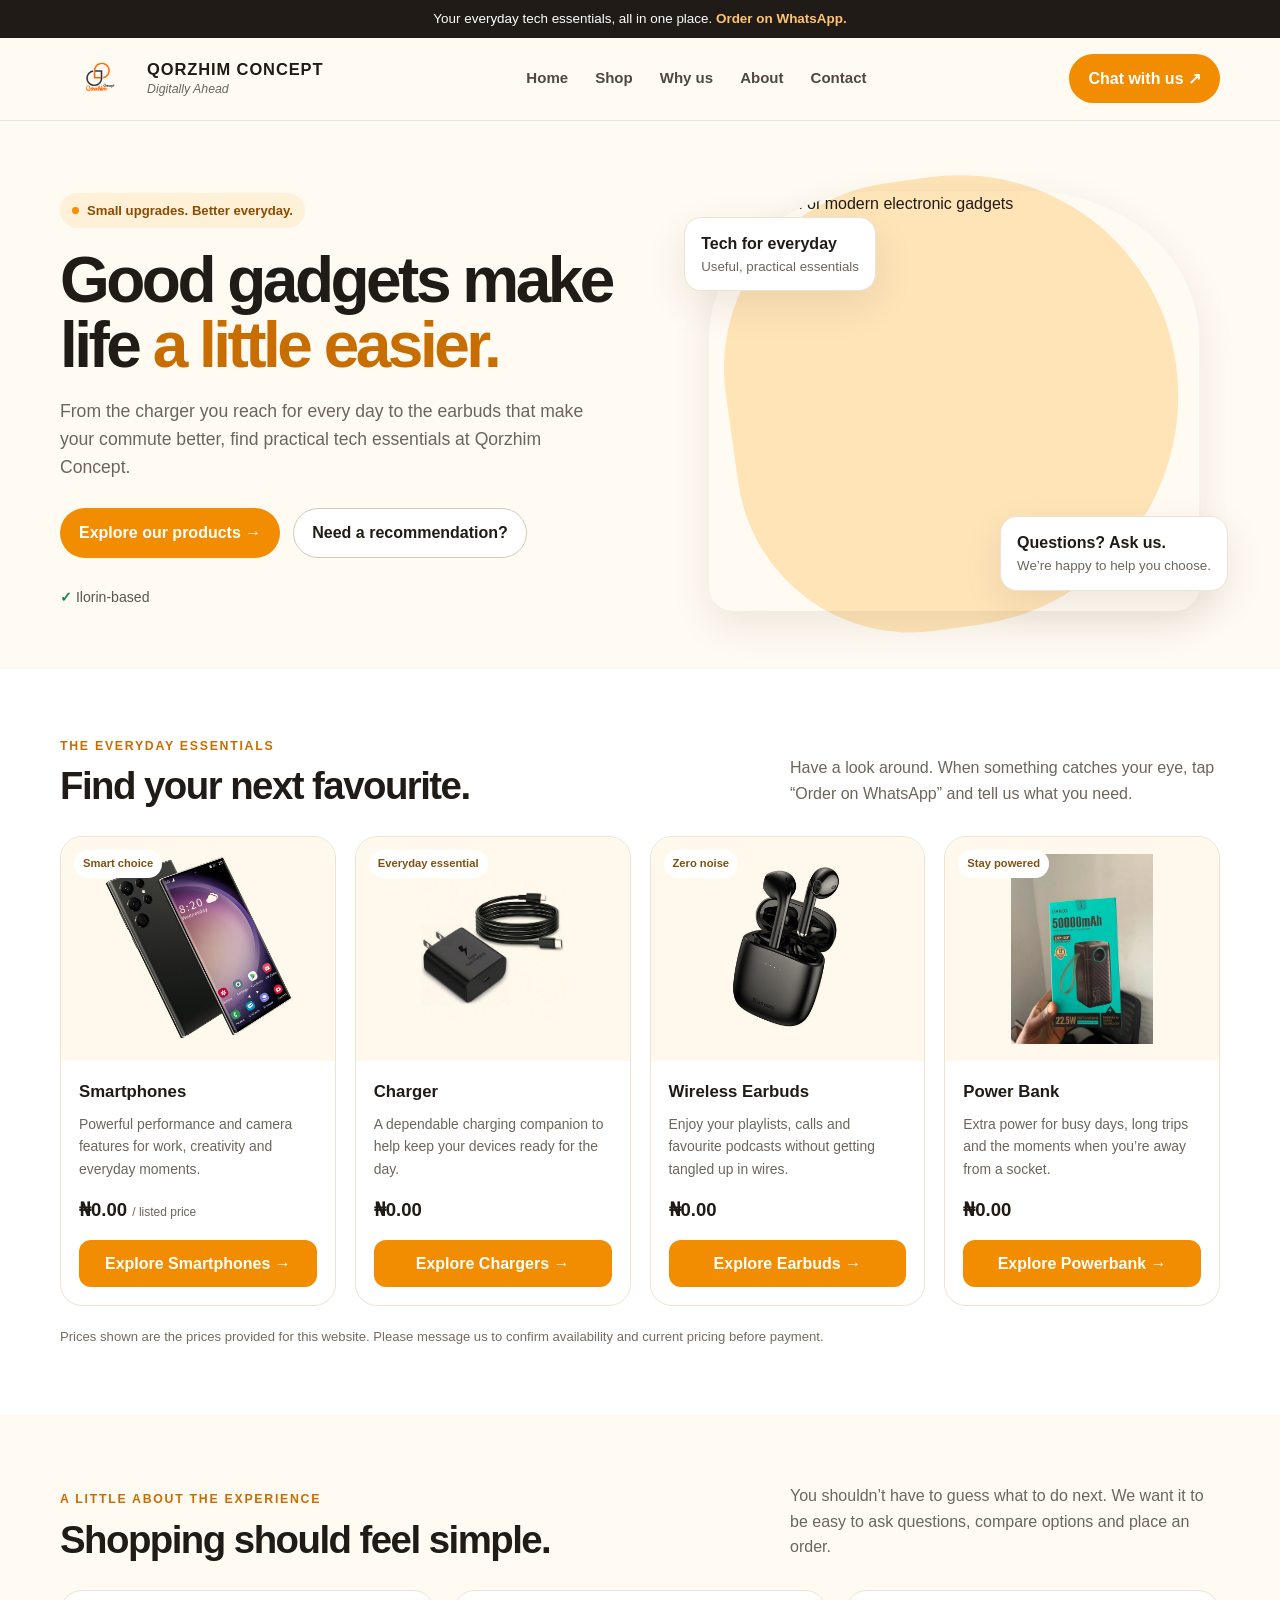
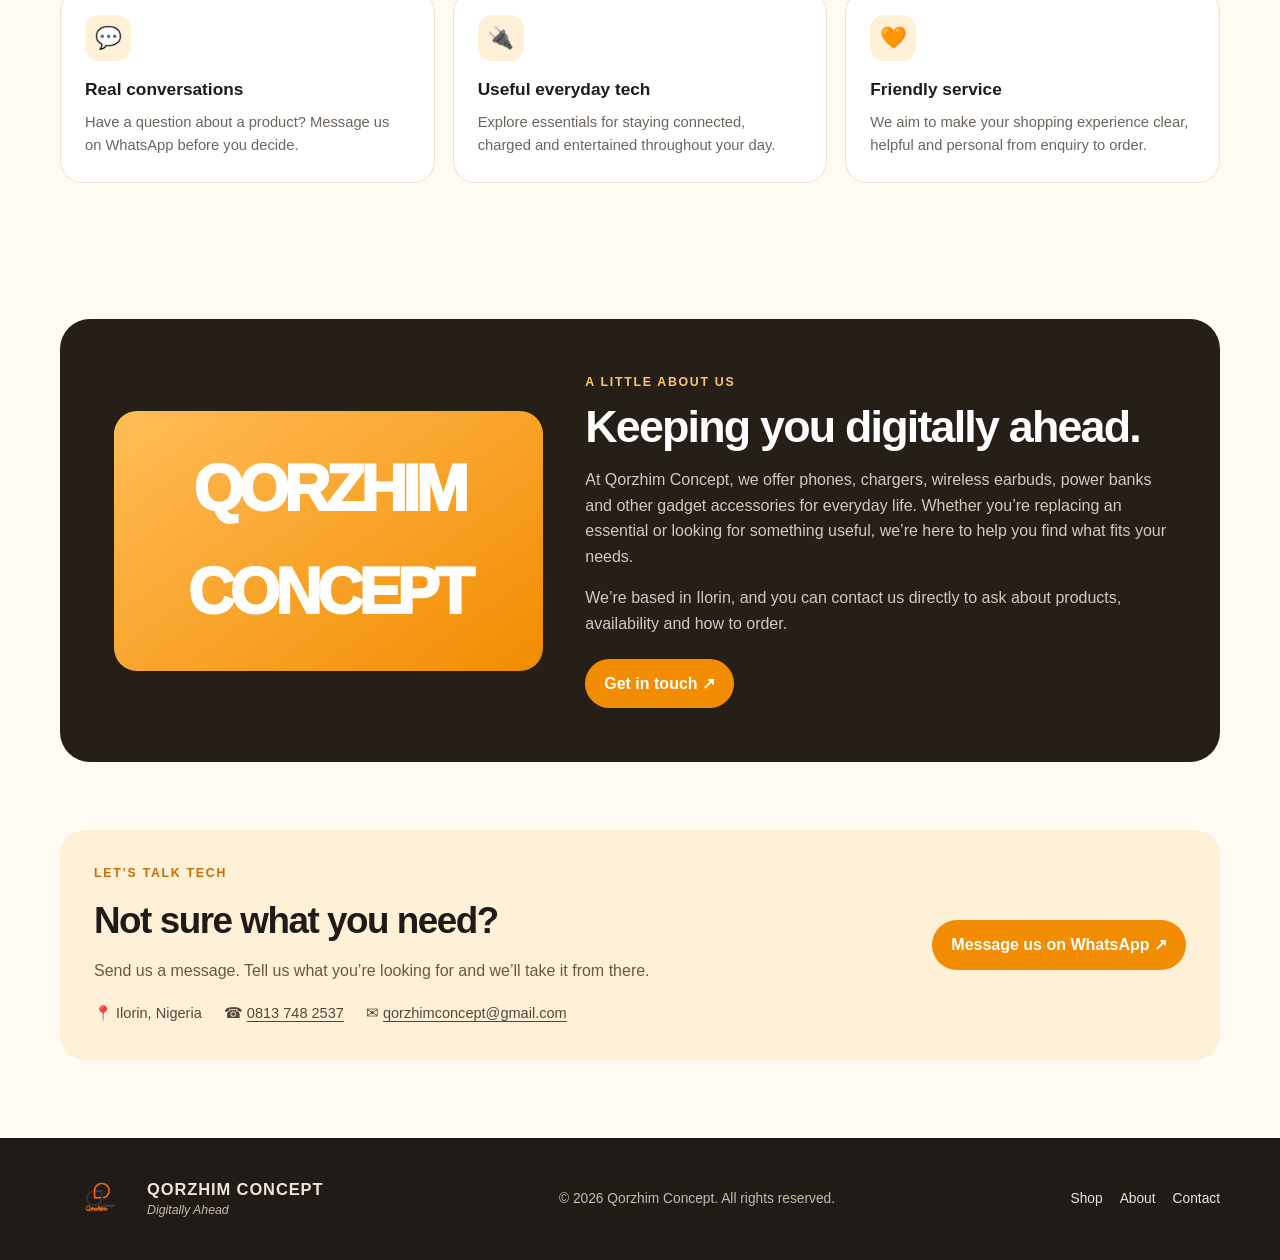
==== index.html @ 403799f5 "Add files via upload" ====
<!doctype html>
<html lang="en">
<head>
  <meta charset="utf-8">
  <meta name="viewport" content="width=device-width, initial-scale=1">
  <meta name="theme-color" content="#f28c00">
  <meta name="description" content="Shop phones and everyday tech essentials at Qorzhim Concept. Discover chargers, wireless earbuds, power banks and more. Order conveniently on WhatsApp.">
  <title>Qorzhim Concept | Digitally Ahead</title>
  <link rel="stylesheet" href="style.css">
  
</head>

<body>
  <div class="announcement">
    Your everyday tech essentials, all in one place.
    <strong>Order on WhatsApp.</strong>
  </div>

  <header class="site-header">
    <div class="container nav-wrap">
      <a class="brand" href="#home" aria-label="Qorzhim Concept home">
        <img class="brand-logo" src="Qorzhim.png" alt="Qorzhim Concept logo">
        <span class="brand-copy">
          <span class="brand-name">QORZHIM CONCEPT</span>
          <span class="brand-tag">Digitally Ahead</span>
        </span>
      </a>

      <button class="menu-toggle" id="menuToggle" aria-expanded="false" aria-controls="navLinks" aria-label="Open navigation">
        ☰ Menu
      </button>

      <nav class="nav-links" id="navLinks" aria-label="Main navigation">
        <a href="#home">Home</a>
        <a href="#products">Shop</a>
        <a href="#why-us">Why us</a>
        <a href="#about">About</a>
        <a href="#contact">Contact</a>
      </nav>

      <a class="nav-cta" href="https://wa.me/2348137482537?text=Hello%20Qorzhim%20Concept%2C%20I%27d%20like%20to%20make%20an%20enquiry." target="_blank" rel="noopener">
        Chat with us ↗
      </a>
    </div>
  </header>

  <main>
    <!-- Hero section -->
    <section class="hero" id="home">
      <div class="container hero-grid">
        <div>
          <div class="eyebrow">
            <span class="eyebrow-dot"></span>
            Small upgrades. Better everyday.
          </div>

          <h1>Good gadgets make life <span>a little easier.</span></h1>

          <p class="hero-copy">
            From the charger you reach for every day to the earbuds that make your commute better, find practical tech essentials at Qorzhim Concept.
          </p>

          <div class="hero-actions">
            <a class="button" href="#products">Explore our products →</a>
            <a class="button-secondary" href="https://wa.me/2348137482537?text=Hello%20Qorzhim%20Concept%2C%20please%20help%20me%20choose%20a%20product." target="_blank" rel="noopener">
              Need a recommendation?
            </a>
          </div>

          <div class="trust-line">
            <span><b class="check">✓</b> Ilorin-based</span>
          </div>
        </div>

        <div class="hero-visual" aria-label="A selection of everyday technology accessories">
          <div class="hero-blob"></div>
          <img class="hero-image" src="https://images.unsplash.com/photo-1498049794561-7780e7231661?auto=format&fit=crop&w=1000&q=85" alt="A selection of modern electronic gadgets" fetchpriority="high">
          <div class="float-card float-top">
            <strong>Tech for everyday</strong>
            <small>Useful, practical essentials</small>
          </div>
          <div class="float-card float-bottom">
            <strong>Questions? Ask us.</strong>
            <small>We’re happy to help you choose.</small>
          </div>
        </div>
      </div>
    </section>

    <!-- Products section -->
    <section class="section products-section" id="products">
      <div class="container">
        <div class="section-heading">
          <div>
            <div class="section-kicker">The everyday essentials</div>
            <h2>Find your next favourite.</h2>
          </div>
          <p>Have a look around. When something catches your eye, tap “Order on WhatsApp” and tell us what you need.</p>
        </div>

        <div class="product-grid">
          <article class="product-card">
            <div class="product-photo">
              <span class="product-badge">Smart choice</span>
              <img src="samsung.jpg" alt="Smartphone" loading="lazy">
            </div>
            <div class="product-info">
              <h3>Smartphones</h3>
              <p>Powerful performance and camera features for work, creativity and everyday moments.</p>
              <div class="price">₦0.00 <span class="price-note">/ listed price</span></div>
                <a href="smartphone.html" class="category-button">Explore Smartphones →</a>
            </div>
          </article>

          <article class="product-card">
            <div class="product-photo">
              <span class="product-badge">Everyday essential</span>
              <img src="Charger.jpg" alt="Phone charger and cable" loading="lazy">
            </div>
            <div class="product-info">
              <h3>Charger</h3>
              <p>A dependable charging companion to help keep your devices ready for the day.</p>
              <div class="price">₦0.00</div>
              <a href="chargers.html" class="category-button">Explore Chargers →</a>
            </div>
          </article>

          <article class="product-card">
            <div class="product-photo">
              <span class="product-badge">Zero noise</span>
              <img src="Earbuds.jpg" alt="Wireless earbuds" loading="lazy">
            </div>
            <div class="product-info">
              <h3>Wireless Earbuds</h3>
              <p>Enjoy your playlists, calls and favourite podcasts without getting tangled up in wires.</p>
              <div class="price">₦0.00</div>
              <a href="earbuds.html" class="category-button">Explore Earbuds →</a>
            </div>
          </article>

          <article class="product-card">
            <div class="product-photo">
              <span class="product-badge">Stay powered</span>
              <img src="Powerbank.jpg" alt="Portable power bank" loading="lazy">
            </div>
            <div class="product-info">
              <h3>Power Bank</h3>
              <p>Extra power for busy days, long trips and the moments when you’re away from a socket.</p>
              <div class="price">₦0.00</div>
              <a href="powerbank.html" class="category-button">Explore Powerbank →</a>
            </div>
          </article>
        </div>

        <p style="margin:20px 0 0;color:#756b60;font-size:.82rem">
          Prices shown are the prices provided for this website. Please message us to confirm availability and current pricing before payment.
        </p>
      </div>
    </section>

    <!-- Why choose us -->
    <section class="section" id="why-us">
      <div class="container">
        <div class="section-heading">
          <div>
            <div class="section-kicker">A little about the experience</div>
            <h2>Shopping should feel simple.</h2>
          </div>
          <p>You shouldn’t have to guess what to do next. We want it to be easy to ask questions, compare options and place an order.</p>
        </div>

        <div class="benefits">
          <article class="benefit">
            <div class="benefit-icon" aria-hidden="true">💬</div>
            <h3>Real conversations</h3>
            <p>Have a question about a product? Message us on WhatsApp before you decide.</p>
          </article>

          <article class="benefit">
            <div class="benefit-icon" aria-hidden="true">🔌</div>
            <h3>Useful everyday tech</h3>
            <p>Explore essentials for staying connected, charged and entertained throughout your day.</p>
          </article>

          <article class="benefit">
            <div class="benefit-icon" aria-hidden="true">🧡</div>
            <h3>Friendly service</h3>
            <p>We aim to make your shopping experience clear, helpful and personal from enquiry to order.</p>
          </article>
        </div>
      </div>
    </section>

    <!-- About section -->
    <section class="section" id="about">
      <div class="container">
        <div class="about-panel">
          <div class="about-art" aria-label="Qorzhim Concept brand lettering">
            QORZHIM<br>CONCEPT
          </div>

          <div>
            <div class="section-kicker">A little about us</div>
            <h2>Keeping you digitally ahead.</h2>
            <p>At Qorzhim Concept, we offer phones, chargers, wireless earbuds, power banks and other gadget accessories for everyday life. Whether you’re replacing an essential or looking for something useful, we’re here to help you find what fits your needs.</p>
            <p>We’re based in Ilorin, and you can contact us directly to ask about products, availability and how to order.</p>
            <a class="button" href="#contact">Get in touch ↗</a>
          </div>
        </div>
      </div>
    </section>

    <!-- Contact section -->
    <section class="contact-section" id="contact">
      <div class="container">
        <div class="contact-box">
          <div>
            <div class="section-kicker">Let’s talk tech</div>
            <h2>Not sure what you need?</h2>
            <p>Send us a message. Tell us what you’re looking for and we’ll take it from there.</p>

            <div class="contact-details">
              <span>📍 Ilorin, Nigeria</span>
              <span>☎ <a href="tel:+2348137482537">0813 748 2537</a></span>
              <span>✉ <a href="mailto:qorzhimconcept@gmail.com">qorzhimconcept@gmail.com</a></span>
            </div>
          </div>

          <a class="button" href="https://wa.me/2348137482537?text=Hello%20Qorzhim%20Concept%2C%20I%20have%20a%20question%20about%20your%20products." target="_blank" rel="noopener">
            Message us on WhatsApp ↗
          </a>
        </div>
      </div>
    </section>
  </main>

  <!-- Footer -->
  <footer class="site-footer">
    <div class="container footer-inner">
      <a class="brand" href="#home">
        <img class="brand-logo" src="Qorzhim.png" alt="Qorzhim Concept logo">
        <span class="brand-copy">
          <span class="brand-name">QORZHIM CONCEPT</span>
          <span class="brand-tag" style="color:#c8bbab">Digitally Ahead</span>
        </span>
      </a>

      <p>© <span id="year">2026</span> Qorzhim Concept. All rights reserved.</p>

      <div class="footer-links">
        <a href="#products">Shop</a>
        <a href="#about">About</a>
        <a href="#contact">Contact</a>
      </div>
    </div>
  </footer>

  <div class="toast" id="toast" role="status" aria-live="polite">Opening WhatsApp…</div>

  <script>
    // Update this number if your business WhatsApp number changes.
    const WHATSAPP_NUMBER = "2348137482537";

    const menuToggle = document.getElementById("menuToggle");
    const navLinks = document.getElementById("navLinks");
    const toast = document.getElementById("toast");
    let toastTimer;

    // Automatically update the copyright year.
    document.getElementById("year").textContent = new Date().getFullYear();

    // Open and close the mobile navigation menu.
    menuToggle.addEventListener("click", () => {
      const isOpen = navLinks.classList.toggle("open");

      menuToggle.setAttribute("aria-expanded", String(isOpen));
      menuToggle.setAttribute(
        "aria-label",
        isOpen ? "Close navigation" : "Open navigation"
      );

      menuToggle.textContent = isOpen ? "✕ Close" : "☰ Menu";
    });

    // Close the mobile menu after clicking a navigation link.
    navLinks.querySelectorAll("a").forEach(link => {
      link.addEventListener("click", () => {
        navLinks.classList.remove("open");
        menuToggle.setAttribute("aria-expanded", "false");
        menuToggle.setAttribute("aria-label", "Open navigation");
        menuToggle.textContent = "☰ Menu";
      });
    });

    // Create a WhatsApp message for the selected product.
    document.querySelectorAll(".buy-button").forEach(button => {
      button.addEventListener("click", () => {
        const product = button.dataset.product;

        const message =
          `Hello Qorzhim Concept, I'm interested in ordering the ${product}. Please confirm availability and the current price. Thank you.`;

        const url =
          `https://wa.me/${WHATSAPP_NUMBER}?text=${encodeURIComponent(message)}`;

        toast.classList.add("show");
        toast.textContent = `Opening WhatsApp to enquire about ${product}…`;

        clearTimeout(toastTimer);

        toastTimer = setTimeout(() => {
          toast.classList.remove("show");
        }, 2200);

        window.open(url, "_blank", "noopener,noreferrer");
      });
    });
  </script>
</body>
</html>
---- style.css ----
:root {
      --orange: #f28c00;
      --orange-dark: #c86e00;
      --ink: #201b16;
      --muted: #6d655c;
      --cream: #fffaf2;
      --white: #ffffff;
      --line: #eee3d3;
      --green: #16834a;
      --shadow: 0 14px 40px rgba(54, 35, 12, .09);
      --radius: 22px;
    }

    * {
      box-sizing: border-box;
    }

    html {
      scroll-behavior: smooth;
      scroll-padding-top: 90px;
    }

    body {
      margin: 0;
      color: var(--ink);
      background: var(--cream);
      font-family: Inter, Arial, sans-serif;
      line-height: 1.6;
    }

    img {
      display: block;
      max-width: 100%;
    }

    a {
      color: inherit;
      text-decoration: none;
    }

    button {
      font: inherit;
      cursor: pointer;
    }

    .container {
      width: min(1160px, calc(100% - 40px));
      margin-inline: auto;
    }

    .announcement {
      background: var(--ink);
      color: white;
      text-align: center;
      padding: 8px 14px;
      font-size: .84rem;
    }

    .announcement strong {
      color: #ffc46f;
    }

    /* Header and navigation */

    .site-header {
      position: sticky;
      top: 0;
      z-index: 20;
      background: rgba(255, 250, 242, .96);
      border-bottom: 1px solid var(--line);
    }

    .nav-wrap {
      min-height: 82px;
      display: flex;
      align-items: center;
      justify-content: space-between;
      gap: 24px;
    }

    .brand {
      display: inline-flex;
      align-items: center;
      gap: 11px;
      min-width: 0;
    }

    .brand-logo {
      display: block;
      width: 76px;
      height: 66px;
      object-fit: contain;
      flex-shrink: 0;
    }

    .brand-copy {
      line-height: 1.12;
    }

    .brand-name {
      display: block;
      font-weight: 900;
      font-size: 1.03rem;
      letter-spacing: .055em;
    }

    .brand-tag {
      display: block;
      margin-top: 5px;
      color: var(--muted);
      font-size: .77rem;
      font-style: italic;
    }

    .nav-links {
      display: flex;
      align-items: center;
      gap: 27px;
    }

    .nav-links a {
      color: #51483f;
      font-size: .94rem;
      font-weight: 650;
      transition: color .2s;
    }

    .nav-links a:hover {
      color: var(--orange-dark);
    }

    .nav-cta,
    .button {
      display: inline-flex;
      justify-content: center;
      align-items: center;
      gap: 9px;
      border: 0;
      border-radius: 999px;
      padding: 12px 19px;
      background: var(--orange);
      color: white;
      font-weight: 800;
      transition: transform .2s, background .2s;
    }

    .nav-cta:hover,
    .button:hover {
      background: var(--orange-dark);
      transform: translateY(-2px);
    }

    .menu-toggle {
      display: none;
      border: 1px solid var(--line);
      background: white;
      border-radius: 12px;
      padding: 9px 12px;
    }

    /* Hero section */

    .hero {
      padding: 70px 0 58px;
      overflow: hidden;
    }

    .hero-grid {
      display: grid;
      grid-template-columns: 1.04fr .96fr;
      gap: 52px;
      align-items: center;
    }

    .eyebrow {
      display: inline-flex;
      align-items: center;
      gap: 8px;
      background: #fff0d8;
      color: #8a4c00;
      padding: 7px 12px;
      border-radius: 999px;
      font-size: .82rem;
      font-weight: 800;
    }

    .eyebrow-dot {
      width: 7px;
      height: 7px;
      border-radius: 50%;
      background: var(--orange);
    }

    h1, h2, h3, p {
      margin-top: 0;
    }

    .hero h1 {
      max-width: 640px;
      margin: 20px 0 18px;
      font-size: clamp(2.7rem, 5vw, 4.7rem);
      line-height: 1.02;
      letter-spacing: -.055em;
    }

    .hero h1 span {
      color: var(--orange-dark);
    }

    .hero-copy {
      max-width: 550px;
      color: var(--muted);
      font-size: 1.1rem;
    }

    .hero-actions {
      display: flex;
      flex-wrap: wrap;
      align-items: center;
      gap: 13px;
      margin-top: 27px;
    }

    .button-secondary {
      display: inline-flex;
      align-items: center;
      justify-content: center;
      padding: 11px 18px;
      border: 1px solid #d8c9b5;
      border-radius: 999px;
      font-weight: 800;
      background: white;
    }

    .button-secondary:hover {
      border-color: var(--orange);
    }

    .trust-line {
      display: flex;
      flex-wrap: wrap;
      gap: 17px;
      margin-top: 28px;
      color: #5e554b;
      font-size: .88rem;
    }

    .check {
      color: var(--green);
      font-weight: 900;
    }

    .hero-visual {
      position: relative;
      min-height: 420px;
      display: grid;
      place-items: center;
    }

    .hero-blob {
      position: absolute;
      width: min(100%, 450px);
      aspect-ratio: 1;
      background: #ffe4b8;
      border-radius: 46% 54% 57% 43%;
      transform: rotate(-8deg);
    }

    .hero-image {
      position: relative;
      z-index: 1;
      width: 100%;
      max-width: 490px;
      height: 420px;
      object-fit: cover;
      border-radius: 35% 35% 24px 24px;
      box-shadow: var(--shadow);
    }

    .float-card {
      position: absolute;
      z-index: 2;
      background: white;
      border: 1px solid var(--line);
      box-shadow: var(--shadow);
      border-radius: 17px;
      padding: 13px 16px;
    }

    .float-card strong,
    .float-card small {
      display: block;
    }

    .float-card small {
      color: var(--muted);
    }

    .float-top {
      top: 26px;
      left: -4px;
    }

    .float-bottom {
      bottom: 20px;
      right: -8px;
    }

    /* General sections */

    .section {
      padding: 68px 0;
    }

    .section-heading {
      display: flex;
      justify-content: space-between;
      align-items: end;
      gap: 24px;
      margin-bottom: 28px;
    }

    .section-kicker {
      color: var(--orange-dark);
      text-transform: uppercase;
      font-size: .77rem;
      font-weight: 900;
      letter-spacing: .14em;
      margin-bottom: 8px;
    }

    .section-heading h2 {
      margin-bottom: 0;
      font-size: clamp(1.9rem, 3vw, 2.7rem);
      line-height: 1.15;
      letter-spacing: -.04em;
    }

    .section-heading p {
      max-width: 430px;
      color: var(--muted);
      margin-bottom: 2px;
    }

    /* Products */

    .products-section {
      background: white;
    }

    .product-grid {
      display: grid;
      grid-template-columns: repeat(4, minmax(0, 1fr));
      gap: 19px;
    }

    .product-card {
      display: flex;
      flex-direction: column;
      min-width: 0;
      border: 1px solid var(--line);
      background: white;
      border-radius: var(--radius);
      overflow: hidden;
      transition: transform .22s, box-shadow .22s;
    }

    .product-card:hover {
      transform: translateY(-5px);
      box-shadow: var(--shadow);
    }

    .product-photo {
      position: relative;
      display: grid;
      place-items: center;
      min-height: 220px;
      padding: 17px;
      background: #fff8ec;
      overflow: hidden;
    }

    .product-photo img {
      width: 100%;
      height: 190px;
      object-fit: contain;
      mix-blend-mode: multiply;
    }

    .product-badge {
      position: absolute;
      top: 13px;
      left: 13px;
      z-index: 1;
      padding: 5px 9px;
      background: white;
      color: #81500f;
      border-radius: 999px;
      font-size: .7rem;
      font-weight: 850;
    }

    .product-info {
      display: flex;
      flex-direction: column;
      flex: 1;
      padding: 18px;
    }

    .product-info h3 {
      margin-bottom: 7px;
      font-size: 1.05rem;
    }

    .product-info p {
      color: var(--muted);
      font-size: .87rem;
      margin-bottom: 15px;
      flex: 1;
    }

    .price {
      font-size: 1.16rem;
      font-weight: 900;
      margin-bottom: 15px;
    }

    .price-note {
      color: var(--muted);
      font-size: .75rem;
      font-weight: 500;
    }
    .category-button {
      display: block;
      width: 100%;
      padding: 11px 13px;
      background: var(--orange);
      color: white;
      text-align: center;
      text-decoration: none;
      border-radius: 12px;
      font-weight: 850;
      transition: background .2s;
    }

    .category-button:hover {
      background: var(--orange-dark);
    }

    .buy-button {
      width: 100%;
      padding: 11px 13px;
      border: 1px solid var(--orange);
      background: var(--orange);
      color: white;
      border-radius: 12px;
      font-weight: 850;
      cursor: pointer;
      transition: background .2s, color .2s;
    }

    .buy-button:hover {
      background: white;
      color: var(--orange-dark);
    }

    /* Benefits */

    .benefits {
      display: grid;
      grid-template-columns: repeat(3, minmax(0, 1fr));
      gap: 18px;
    }

    .benefit {
      padding: 24px;
      background: white;
      border: 1px solid var(--line);
      border-radius: var(--radius);
    }

    .benefit-icon {
      display: grid;
      place-items: center;
      width: 46px;
      height: 46px;
      border-radius: 14px;
      background: #fff0d8;
      font-size: 1.35rem;
      margin-bottom: 15px;
    }

    .benefit h3 {
      margin-bottom: 7px;
      font-size: 1.08rem;
    }

    .benefit p {
      margin-bottom: 0;
      color: var(--muted);
      font-size: .92rem;
    }

    /* About */

    .about-panel {
      display: grid;
      grid-template-columns: .85fr 1.15fr;
      gap: 42px;
      align-items: center;
      background: #251f18;
      color: white;
      padding: clamp(27px, 5vw, 54px);
      border-radius: 30px;
    }

    .about-art {
      min-height: 260px;
      display: grid;
      place-items: center;
      border-radius: 23px;
      background: linear-gradient(145deg, #ffbd57, #f28c00);
      color: white;
      font-size: clamp(2.5rem, 5vw, 4rem);
      font-weight: 950;
      letter-spacing: -.07em;
      text-align: center;
      padding: 20px;
    }

    .about-panel .section-kicker {
      color: #ffc46f;
    }

    .about-panel h2 {
      font-size: clamp(1.9rem, 3.5vw, 2.8rem);
      line-height: 1.13;
      letter-spacing: -.04em;
      margin-bottom: 16px;
    }

    .about-panel p {
      color: #d5c9ba;
    }

    .about-panel .button {
      margin-top: 6px;
    }

    /* Contact */

    .contact-section {
      padding: 0 0 78px;
    }

    .contact-box {
      display: flex;
      align-items: center;
      justify-content: space-between;
      gap: 30px;
      padding: 34px;
      border-radius: 25px;
      background: #fff0d8;
    }

    .contact-box h2 {
      margin-bottom: 7px;
      font-size: clamp(1.6rem, 3vw, 2.3rem);
      letter-spacing: -.04em;
    }

    .contact-box p {
      color: #6c5841;
      margin-bottom: 0;
    }

    .contact-details {
      display: flex;
      flex-wrap: wrap;
      gap: 13px 22px;
      margin-top: 19px;
      color: #55483a;
      font-size: .91rem;
    }

    .contact-details a {
      text-decoration: underline;
      text-underline-offset: 3px;
    }

    /* Footer */

    .site-footer {
      background: var(--ink);
      color: #eee4d7;
      padding: 28px 0;
    }

    .footer-inner {
      display: flex;
      justify-content: space-between;
      align-items: center;
      gap: 20px;
    }

    .footer-inner p {
      margin: 0;
      font-size: .86rem;
      color: #c8bbab;
    }

    .footer-links {
      display: flex;
      gap: 17px;
      font-size: .86rem;
    }

    .footer-links a:hover {
      color: #ffc46f;
    }

    .toast {
      position: fixed;
      left: 50%;
      bottom: 22px;
      z-index: 50;
      width: max-content;
      max-width: calc(100% - 30px);
      padding: 12px 17px;
      background: var(--ink);
      color: white;
      border-radius: 13px;
      box-shadow: var(--shadow);
      opacity: 0;
      transform: translate(-50%, 15px);
      pointer-events: none;
      transition: opacity .2s, transform .2s;
      font-size: .9rem;
    }

    .toast.show {
      opacity: 1;
      transform: translate(-50%, 0);
    }

    /* Tablet screens */

    @media (max-width: 1050px) {
      .product-grid {
        grid-template-columns: repeat(2, minmax(0, 1fr));
      }

      .hero-grid {
        gap: 28px;
      }

      .nav-links {
        gap: 15px;
      }

      .nav-cta {
        padding: 10px 13px;
      }
    }

    /* Mobile screens */

    @media (max-width: 760px) {
      .nav-wrap {
        min-height: 72px;
        gap: 10px;
      }

      .brand-logo {
        width: 62px;
        height: 55px;
      }

      .brand-name {
        font-size: .9rem;
      }

      .nav-cta {
        display: none;
      }

      .menu-toggle {
        display: block;
      }

      .nav-links {
        display: none;
        position: absolute;
        top: 71px;
        left: 0;
        right: 0;
        padding: 16px 22px 22px;
        background: var(--cream);
        border-bottom: 1px solid var(--line);
        flex-direction: column;
        align-items: stretch;
        gap: 0;
      }

      .nav-links.open {
        display: flex;
      }

      .nav-links a {
        padding: 12px 0;
      }

      .hero {
        padding: 46px 0 38px;
      }

      .hero-grid {
        grid-template-columns: 1fr;
        gap: 22px;
      }

      .hero h1 {
        font-size: clamp(2.55rem, 11vw, 4rem);
      }

      .hero-visual {
        min-height: 320px;
        margin-inline: 8px;
      }

      .hero-image {
        height: 320px;
        max-width: 420px;
      }

      .float-top {
        left: -3px;
        top: 12px;
      }

      .float-bottom {
        right: -3px;
        bottom: 10px;
      }

      .section {
        padding: 52px 0;
      }

      .section-heading {
        align-items: start;
        flex-direction: column;
        gap: 10px;
      }

      .benefits {
        grid-template-columns: 1fr;
      }

      .about-panel {
        grid-template-columns: 1fr;
        gap: 24px;
      }

      .about-art {
        min-height: 190px;
      }

      .contact-box {
        flex-direction: column;
        align-items: start;
        padding: 25px;
      }

      .footer-inner {
        align-items: start;
        flex-direction: column;
      }
    }

    @media (max-width: 480px) {
      .brand-logo {
        width: 52px;
        height: 48px;
      }

      .brand-name {
        font-size: .82rem;
      }

      .brand-tag {
        font-size: .72rem;
      }

      .product-grid {
        grid-template-columns: 1fr;
        gap: 16px;
      }

      .product-photo {
        min-height: 230px;
      }

      .product-photo img {
        height: 200px;
      }

      .trust-line {
        gap: 10px 15px;
      }

      .hero-actions {
        align-items: stretch;
        flex-direction: column;
      }

      .hero-actions a {
        width: 100%;
      }

      .footer-links {
        flex-wrap: wrap;
      }
    }

    @media (prefers-reduced-motion: reduce) {
      *, *::before, *::after {
        scroll-behavior: auto !important;
        transition-duration: .01ms !important;
      }
    }

   .brand-section {
    margin: 40px 0;
    padding: 0 25px;
    }

    @media (max-width: 600px) {
    .brand-section {
        padding: 0 15px;
    }
    }

    .brand-section h2 {
    color: #e87524;
    font-size: 28px;
    margin-bottom: 20px;
    border-bottom: 2px solid #e87524;
    padding-bottom: 10px;
    }
    .brand-section .product-card {
    background-color: #fff;
    border-radius: 15px;
    overflow: hidden;
    box-shadow: 0 4px 12px rgba(0, 0, 0, 0.1);
    transition: transform 0.3s ease;
    }

    .brand-section .product-card {
    width: 280px;
    max-width: 100%;
    flex: 0 1 280px;
    }

    .brand-section .product-grid {
    display: flex;
    justify-content: center;
    align-items: stretch;
    flex-wrap: wrap;
    gap: 25px;
    }
    .smartphone-intro {
    text-align: center;
    padding: 45px 20px 20px;
    }

    .page-title {
        font-size: 38px;
        font-weight: 850;
        color: #222;
        margin-bottom: 12px;
    }

    .page-description {
        font-size: 16px;
        color: #666;
        margin-bottom: 35px;
    }

    .brand-title {
        display: inline-block;
        color: #e87524;
        font-size: 27px;
        font-weight: 800;
        padding-bottom: 10px;
        border-bottom: 3px solid #e87524;
    }

    @media (max-width: 600px) {
    .page-title {
        font-size: 28px;
    }

    .page-description {
        font-size: 14px;
    }

    .brand-title {
        font-size: 23px;
    }
    }
    /* Uniform styling for all smartphone brands */

    .brand-section {
        margin: 40px 0;
        padding: 0 25px;
    }

    .brand-section h2 {
        color: #e87524;
        font-size: 28px;
        font-weight: 800;
        text-align: center;
        margin-bottom: 20px;
        border-bottom: 2px solid #e87524;
        padding-bottom: 10px;
    }

    .brand-section .product-grid {
        display: flex;
        justify-content: center;
        align-items: stretch;
        flex-wrap: wrap;
        gap: 25px;
    }

    .brand-section .product-card {
        width: 280px;
        max-width: 100%;
        flex: 0 1 280px;
    }

    .brand-section .product-card img {
        width: 100%;
        height: 220px;
        object-fit: contain;
        display: block;
    }
    .back-home {
    display: inline-block;
    margin: 20px 25px;
    color: #e87524;
    text-decoration: none;
    font-weight: bold;
    }

    .back-home:hover {
        text-decoration: underline;
    }
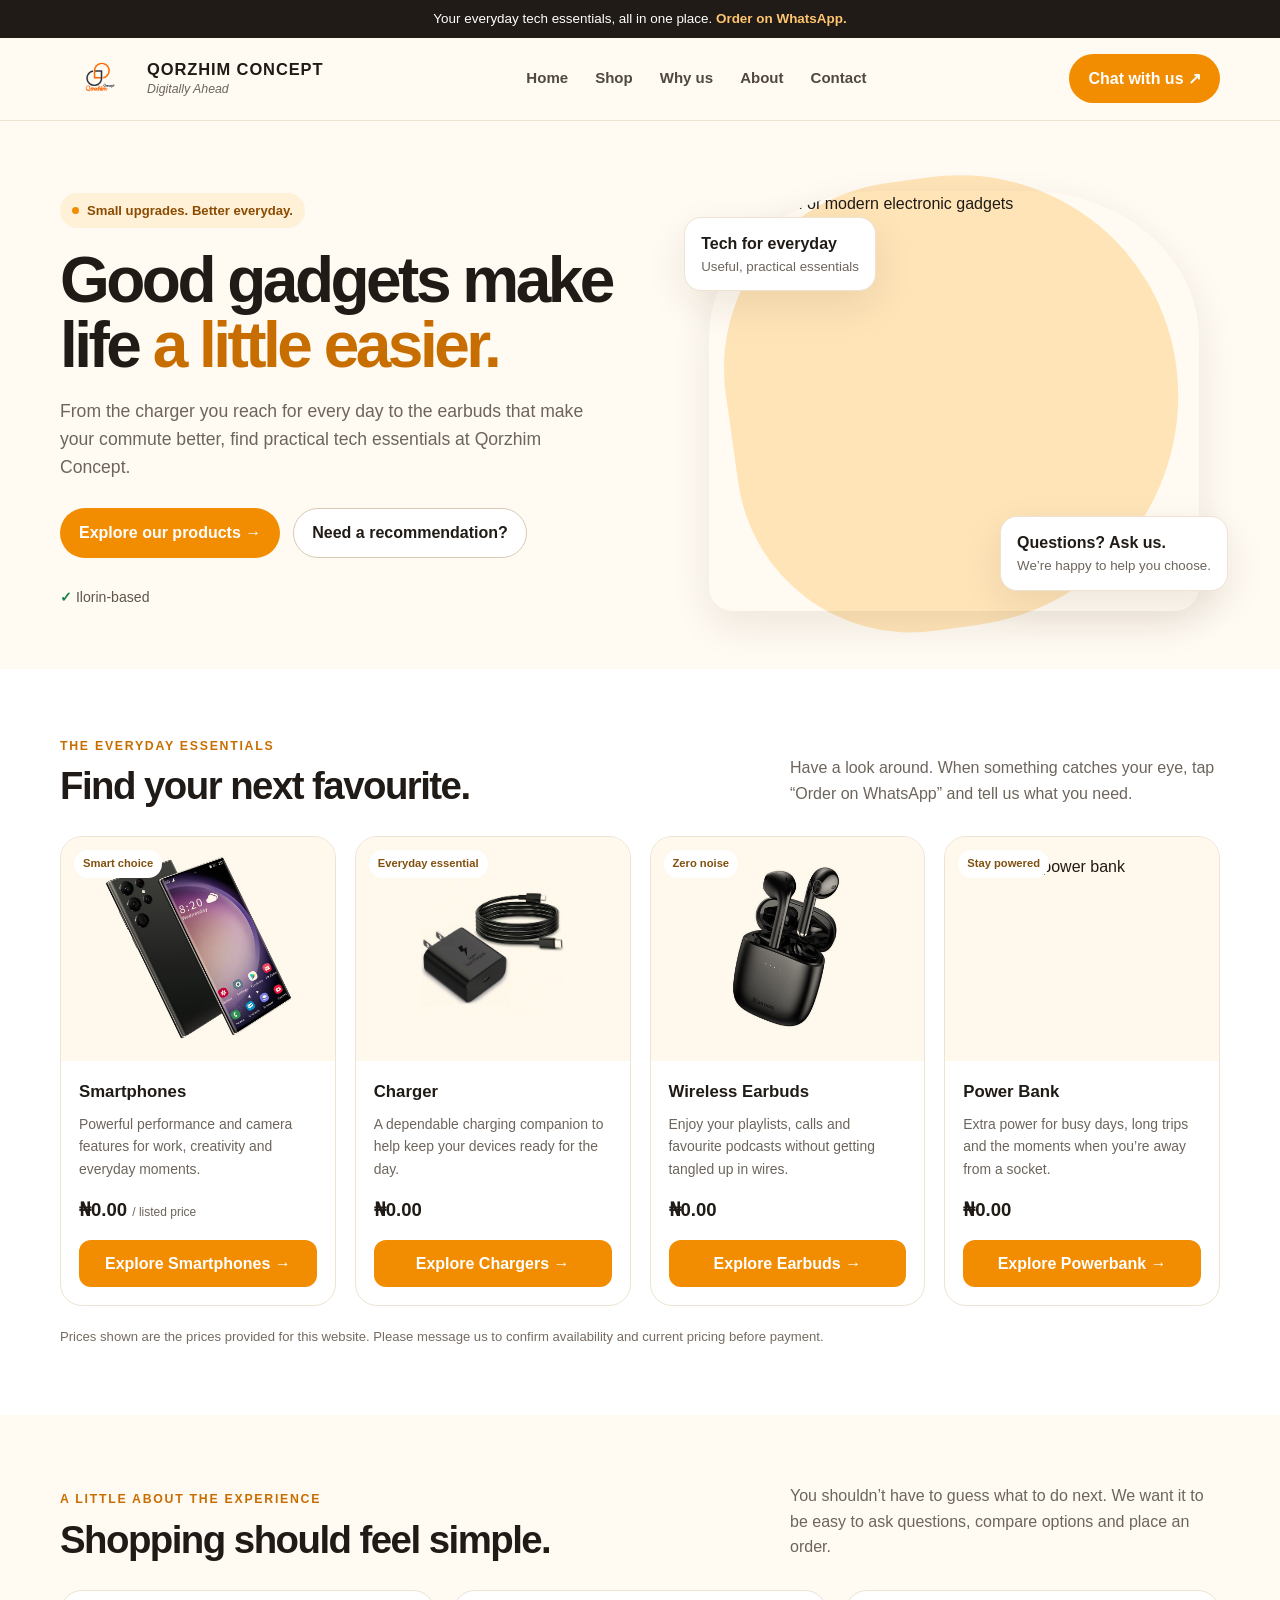
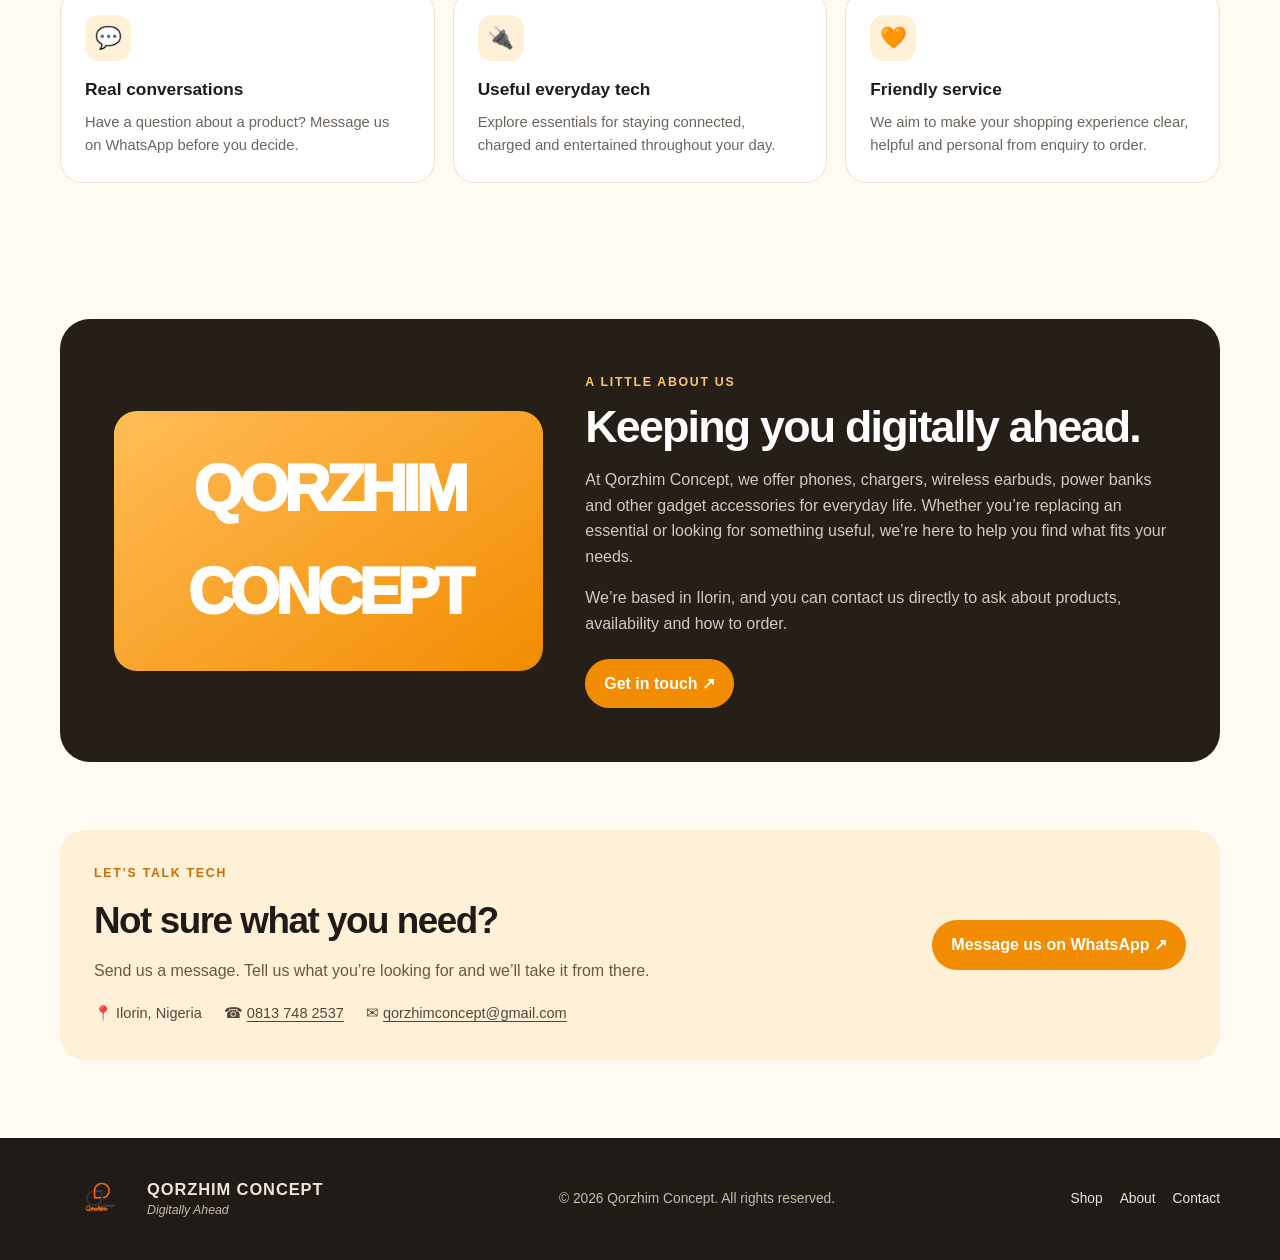
==== commit 9493dfea: "Update index.html" ====
--- a/index.html
+++ b/index.html
@@ -109,7 +109,7 @@
               <h3>Smartphones</h3>
               <p>Powerful performance and camera features for work, creativity and everyday moments.</p>
               <div class="price">₦0.00 <span class="price-note">/ listed price</span></div>
-                <a href="smartphone.html" class="category-button">Explore Smartphones →</a>
+                <a href="smartphones.html" class="category-button">Explore Smartphones →</a>
             </div>
           </article>
 
@@ -142,7 +142,7 @@
           <article class="product-card">
             <div class="product-photo">
               <span class="product-badge">Stay powered</span>
-              <img src="Powerbank.jpg" alt="Portable power bank" loading="lazy">
+              <img src="Powerbanks.jpg" alt="Portable power bank" loading="lazy">
             </div>
             <div class="product-info">
               <h3>Power Bank</h3>
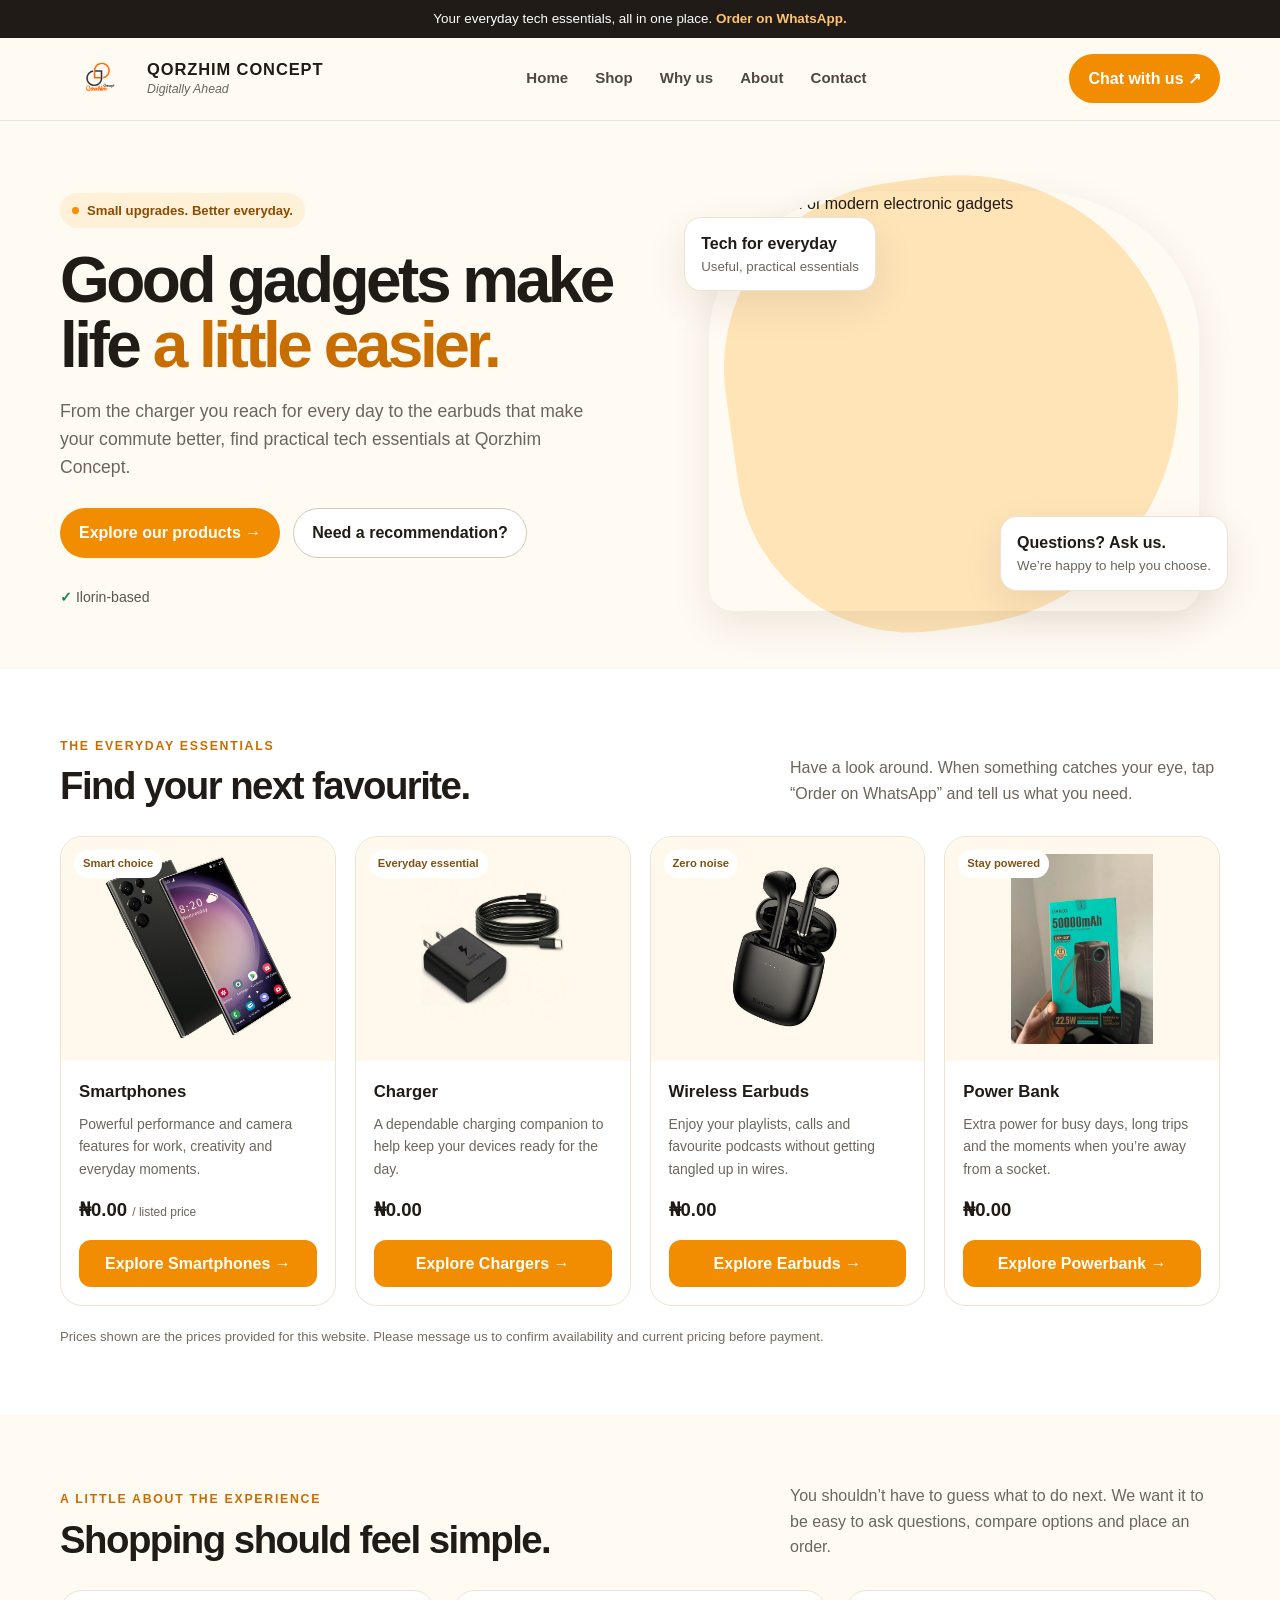
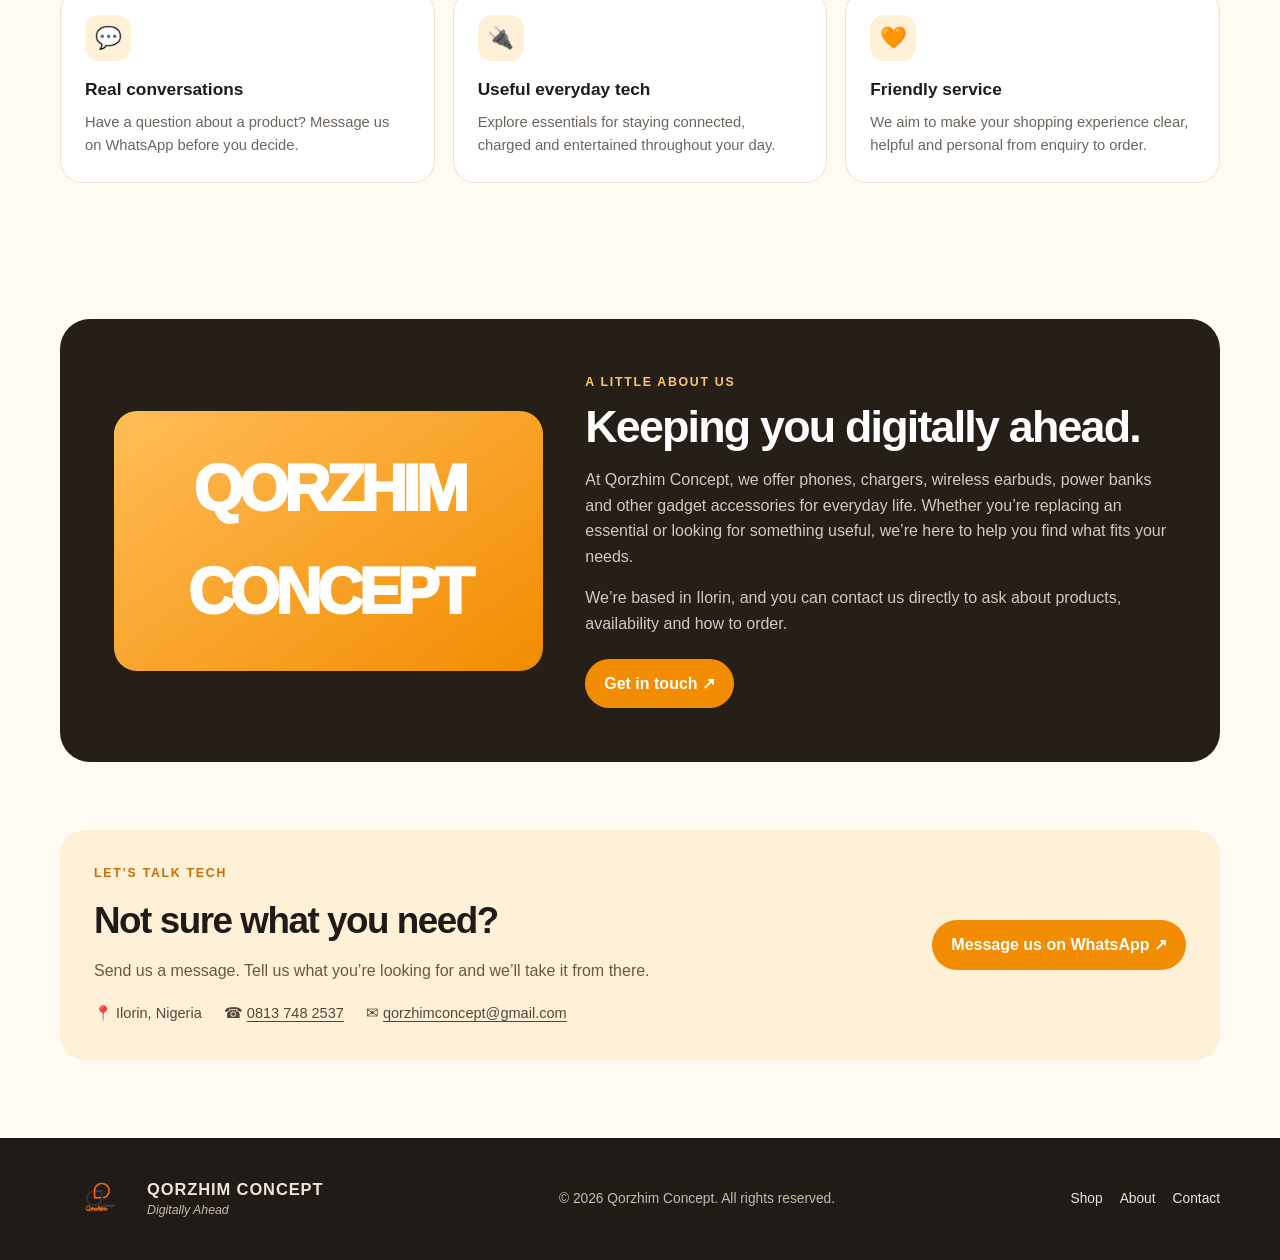
==== commit 23cf3742: "Restore index.html with original content" ====
--- a/index.html
+++ b/index.html
@@ -142,13 +142,13 @@
           <article class="product-card">
             <div class="product-photo">
               <span class="product-badge">Stay powered</span>
-              <img src="Powerbanks.jpg" alt="Portable power bank" loading="lazy">
+              <img src="Powerbank.jpg" alt="Portable power bank" loading="lazy">
             </div>
             <div class="product-info">
               <h3>Power Bank</h3>
               <p>Extra power for busy days, long trips and the moments when you’re away from a socket.</p>
               <div class="price">₦0.00</div>
-              <a href="powerbank.html" class="category-button">Explore Powerbank →</a>
+              <a href="powerbanks.html" class="category-button">Explore Powerbank →</a>
             </div>
           </article>
         </div>
